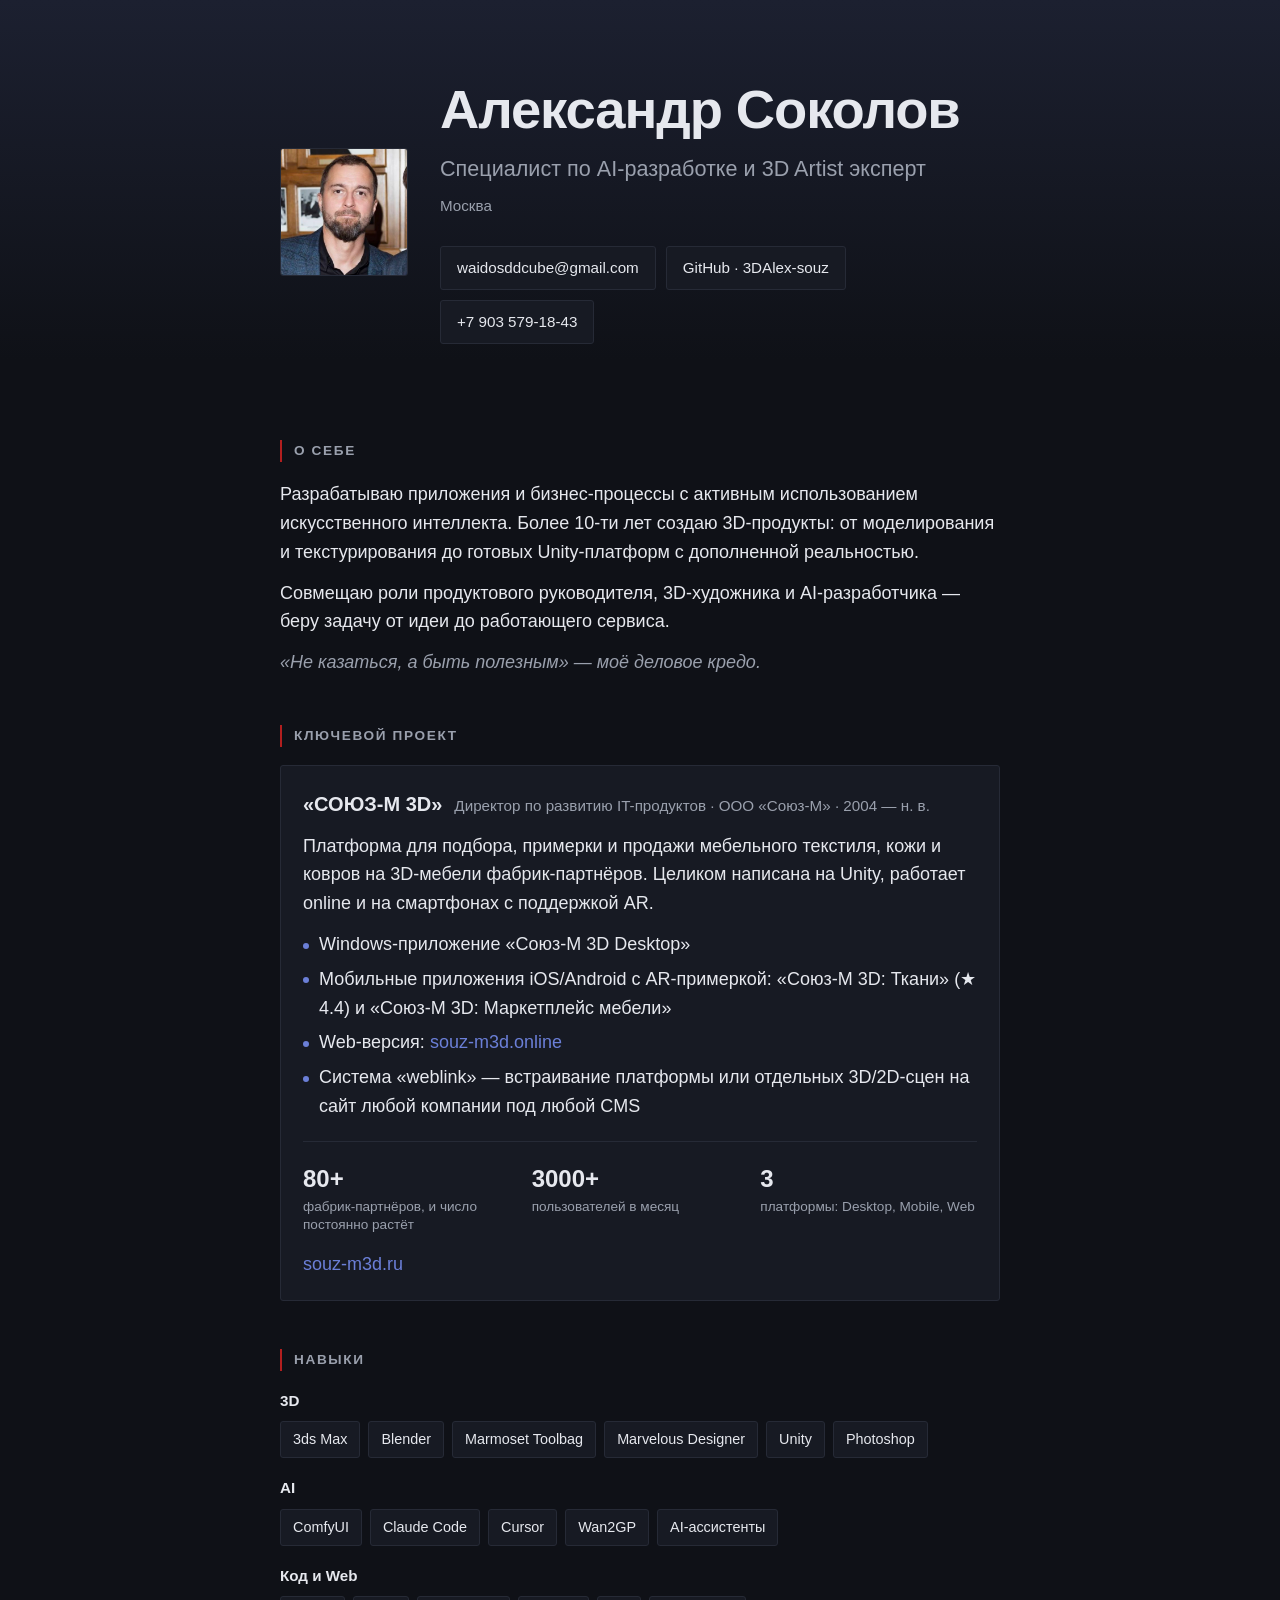
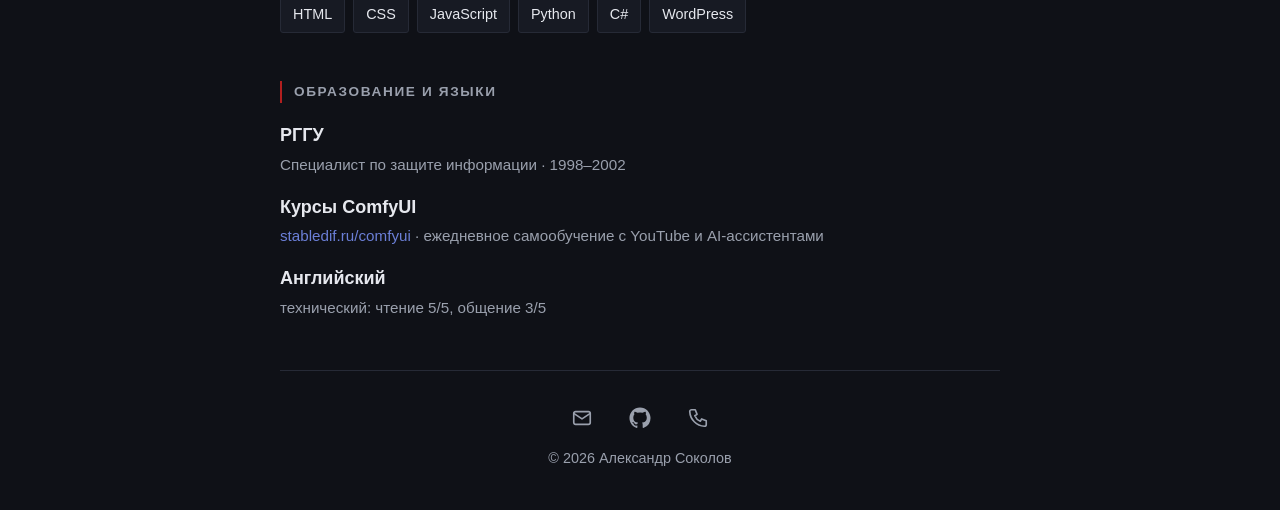
==== index.html @ 3edf410b "Initial commit: resume site, source docs and CLAUDE.md - index.html + style.css: static one-page res" ====
<!DOCTYPE html>
<html lang="ru">
<head>
  <meta charset="UTF-8">
  <meta name="viewport" content="width=device-width, initial-scale=1.0">
  <meta name="description" content="Александр Соколов — специалист по AI-разработке и 3D Artist эксперт. Директор по развитию IT-продуктов, автор платформы «СОЮЗ-М 3D».">
  <meta name="theme-color" content="#0f1117">
  <title>Александр Соколов — AI-разработка и 3D</title>
  <link rel="stylesheet" href="style.css">
</head>
<body>

  <header class="hero wrap">
    <img class="hero__photo" src="[data-uri]" alt="Александр Соколов">
    <div>
      <h1 class="hero__name">Александр Соколов</h1>
      <p class="hero__role">Специалист по AI-разработке и 3D Artist эксперт</p>
      <p class="hero__city">Москва</p>
      <ul class="contacts">
        <li><a href="mailto:waidosddcube@gmail.com">waidosddcube@gmail.com</a></li>
        <li><a href="https://github.com/3DAlex-souz" target="_blank" rel="noopener">GitHub · 3DAlex-souz</a></li>
        <li><a href="tel:+79035791843">+7 903 579-18-43</a></li>
      </ul>
    </div>
  </header>

  <main class="wrap">

    <section class="section">
      <h2 class="section__title">О себе</h2>
      <p>Разрабатываю приложения и бизнес-процессы с активным использованием искусственного интеллекта. Более 10-ти лет создаю 3D-продукты: от моделирования и текстурирования до готовых Unity-платформ с дополненной реальностью.</p>
      <p>Совмещаю роли продуктового руководителя, 3D-художника и AI-разработчика — беру задачу от идеи до работающего сервиса.</p>
      <p class="credo">«Не казаться, а быть полезным» — моё деловое кредо.</p>
    </section>

    <section class="section">
      <h2 class="section__title">Ключевой проект</h2>
      <article class="card">
        <div class="card__head">
          <h3 class="card__title">«СОЮЗ-М 3D»</h3>
          <span class="card__meta">Директор по развитию IT-продуктов · ООО «Союз-М» · 2004 — н. в.</span>
        </div>
        <p>Платформа для подбора, примерки и продажи мебельного текстиля, кожи и ковров на 3D-мебели фабрик-партнёров. Целиком написана на Unity, работает online и на смартфонах с поддержкой AR.</p>
        <ul>
          <li>Windows-приложение «Союз-М 3D Desktop»</li>
          <li>Мобильные приложения iOS/Android с AR-примеркой: «Союз-М 3D: Ткани» (★ 4.4) и «Союз-М 3D: Маркетплейс мебели»</li>
          <li>Web-версия: <a href="https://souz-m3d.online" target="_blank" rel="noopener">souz-m3d.online</a></li>
          <li>Система «weblink» — встраивание платформы или отдельных 3D/2D-сцен на сайт любой компании под любой CMS</li>
        </ul>
        <div class="stats">
          <div><b>80+</b><span>фабрик-партнёров, и число постоянно растёт</span></div>
          <div><b>3000+</b><span>пользователей в месяц</span></div>
          <div><b>3</b><span>платформы: Desktop, Mobile, Web</span></div>
        </div>
        <p style="margin-top:16px"><a href="https://souz-m3d.ru" target="_blank" rel="noopener">souz-m3d.ru</a></p>
      </article>
    </section>

    <section class="section">
      <h2 class="section__title">Навыки</h2>
      <div class="skills">
        <div>
          <h3>3D</h3>
          <ul class="chips">
            <li>3ds Max</li><li>Blender</li><li>Marmoset Toolbag</li><li>Marvelous Designer</li><li>Unity</li><li>Photoshop</li>
          </ul>
        </div>
        <div>
          <h3>AI</h3>
          <ul class="chips">
            <li>ComfyUI</li><li>Claude Code</li><li>Cursor</li><li>Wan2GP</li><li>AI-ассистенты</li>
          </ul>
        </div>
        <div>
          <h3>Код и Web</h3>
          <ul class="chips">
            <li>HTML</li><li>CSS</li><li>JavaScript</li><li>Python</li><li>C#</li><li>WordPress</li>
          </ul>
        </div>
      </div>
    </section>

    <section class="section">
      <h2 class="section__title">Образование и языки</h2>
      <ul class="facts">
        <li><b>РГГУ</b><span>Специалист по защите информации · 1998–2002</span></li>
        <li><b>Курсы ComfyUI</b><span><a href="https://stabledif.ru/comfyui" target="_blank" rel="noopener">stabledif.ru/comfyui</a> · ежедневное самообучение с YouTube и AI-ассистентами</span></li>
        <li><b>Английский</b><span>технический: чтение 5/5, общение 3/5</span></li>
      </ul>
    </section>

  </main>

  <footer class="footer wrap">
    <div class="footer__links">
      <a href="mailto:waidosddcube@gmail.com" aria-label="Email" title="waidosddcube@gmail.com">
        <svg viewBox="0 0 24 24" width="22" height="22" fill="none" stroke="currentColor" stroke-width="1.8" stroke-linecap="round" stroke-linejoin="round" aria-hidden="true"><rect x="3" y="5" width="18" height="14" rx="2"/><path d="m3 7 9 6 9-6"/></svg>
      </a>
      <a href="https://github.com/3DAlex-souz" target="_blank" rel="noopener" aria-label="GitHub" title="GitHub · 3DAlex-souz">
        <svg viewBox="0 0 24 24" width="22" height="22" fill="currentColor" aria-hidden="true"><path d="M12 .5C5.65.5.5 5.65.5 12c0 5.08 3.29 9.39 7.86 10.91.58.1.79-.25.79-.56v-2.17c-3.2.7-3.87-1.37-3.87-1.37-.52-1.33-1.28-1.68-1.28-1.68-1.04-.71.08-.7.08-.7 1.15.08 1.76 1.19 1.76 1.19 1.03 1.76 2.69 1.25 3.35.96.1-.75.4-1.25.73-1.54-2.55-.29-5.24-1.28-5.24-5.69 0-1.26.45-2.29 1.19-3.09-.12-.29-.52-1.46.11-3.05 0 0 .97-.31 3.17 1.18a11 11 0 0 1 5.78 0c2.2-1.49 3.17-1.18 3.17-1.18.63 1.59.23 2.76.11 3.05.74.8 1.19 1.83 1.19 3.09 0 4.42-2.69 5.39-5.26 5.68.41.36.78 1.06.78 2.14v3.17c0 .31.21.67.8.56A11.51 11.51 0 0 0 23.5 12C23.5 5.65 18.35.5 12 .5z"/></svg>
      </a>
      <a href="tel:+79035791843" aria-label="Телефон" title="+7 903 579-18-43">
        <svg viewBox="0 0 24 24" width="22" height="22" fill="none" stroke="currentColor" stroke-width="1.8" stroke-linecap="round" stroke-linejoin="round" aria-hidden="true"><path d="M5 3h4l2 5-2.5 1.5a11 11 0 0 0 6 6L16 13l5 2v4a2 2 0 0 1-2 2A17 17 0 0 1 3 5a2 2 0 0 1 2-2z"/></svg>
      </a>
    </div>
    <p>© 2026 Александр Соколов</p>
  </footer>

</body>
</html>
---- style.css ----
/* ==========================================================
   Сайт-визитка — Александр Соколов
   Все настройки цветов, отступов и шрифтов — в :root ниже.
   ========================================================== */

:root {
  /* Цвета */
  --bg: #0f1117;            /* фон страницы */
  --bg-light: #1c2030;      /* светлый край градиента фона */
  --card: #171a23;          /* фон карточек и чипов */
  --border: #262a36;        /* тонкие линии */
  --text: #e6e8ee;          /* основной текст */
  --muted: #9aa0ad;         /* вторичный текст */
  --accent: #6b7fd7;        /* акцент (осветлённый фирменный navy) */
  --accent-red: #b21f1f;    /* фирменный красный — только для маркера */

  /* Размеры */
  --max-width: 720px;       /* ширина колонки контента */
  --gutter: 20px;           /* боковые отступы на телефоне */
  --photo: 128px;           /* размер фото */
  --radius: 3px;            /* скругление углов */
  --section-gap: 48px;      /* расстояние между секциями */

  /* Шрифт */
  --font: -apple-system, BlinkMacSystemFont, "Segoe UI", Roboto, Inter, "Helvetica Neue", Arial, sans-serif;
}

/* ---------- База ---------- */
* { box-sizing: border-box; margin: 0; padding: 0; }

html { -webkit-text-size-adjust: 100%; }

body {
  font-family: var(--font);
  font-size: 17px;
  line-height: 1.6;
  color: var(--text);
  min-height: 100vh;
  background: var(--bg) linear-gradient(180deg, var(--bg-light) 0%, var(--bg) 40%) no-repeat;
  background-attachment: fixed;
  padding: 0 var(--gutter);
}

a { color: var(--accent); text-decoration: none; }
a:hover { text-decoration: underline; }

.wrap {
  max-width: var(--max-width);
  margin: 0 auto;
}

/* ---------- Шапка (hero) ---------- */
.hero {
  padding: 56px 0 40px;
  text-align: center;
}

.hero__photo {
  width: var(--photo);
  height: var(--photo);
  object-fit: cover;
  border-radius: var(--radius);
  border: 1px solid var(--border);
  display: block;
  margin: 0 auto 24px;
}

.hero__name {
  font-size: clamp(2.2rem, 8vw, 3.4rem);
  font-weight: 700;
  line-height: 1.1;
  letter-spacing: -0.02em;
}

.hero__role {
  margin-top: 14px;
  font-size: clamp(1.05rem, 3.5vw, 1.35rem);
  font-weight: 400;
  color: var(--muted);
  line-height: 1.4;
}

.hero__city {
  margin-top: 10px;
  color: var(--muted);
  font-size: 0.95rem;
}

/* Контакты-кнопки */
.contacts {
  list-style: none;
  display: flex;
  flex-direction: column;
  gap: 10px;
  margin-top: 28px;
}

.contacts a {
  display: flex;
  align-items: center;
  justify-content: center;
  min-height: 44px;
  padding: 0 18px;
  border: 1px solid var(--border);
  border-radius: var(--radius);
  background: var(--card);
  color: var(--text);
  font-size: 0.95rem;
}

.contacts a:hover {
  border-color: var(--accent);
  text-decoration: none;
}

/* ---------- Секции ---------- */
.section {
  padding-top: var(--section-gap);
}

.section__title {
  font-size: 0.85rem;
  font-weight: 600;
  letter-spacing: 0.12em;
  text-transform: uppercase;
  color: var(--muted);
  padding-left: 12px;
  border-left: 2px solid var(--accent-red);
  margin-bottom: 18px;
}

.section p + p { margin-top: 12px; }

.credo {
  margin-top: 16px;
  color: var(--muted);
  font-style: italic;
}

/* Карточка проекта */
.card {
  background: var(--card);
  border: 1px solid var(--border);
  border-radius: var(--radius);
  padding: 22px;
}

.card__head {
  display: flex;
  flex-wrap: wrap;
  gap: 4px 12px;
  align-items: baseline;
  margin-bottom: 12px;
}

.card__title { font-size: 1.25rem; font-weight: 600; }
.card__meta { color: var(--muted); font-size: 0.95rem; }

.card ul { list-style: none; margin-top: 12px; }
.card li { padding-left: 16px; position: relative; margin-top: 6px; }
.card li::before {
  content: "";
  position: absolute; left: 0; top: 0.7em;
  width: 6px; height: 6px;
  background: var(--accent);
  border-radius: 50%;
}

/* Цифры проекта */
.stats {
  display: grid;
  grid-template-columns: repeat(3, 1fr);
  gap: 12px;
  margin-top: 20px;
  padding-top: 18px;
  border-top: 1px solid var(--border);
}

.stats b {
  display: block;
  font-size: 1.5rem;
  font-weight: 700;
  color: var(--text);
}

.stats span { color: var(--muted); font-size: 0.85rem; line-height: 1.3; display: block; }

/* Навыки — чипы */
.skills { display: grid; gap: 18px; }

.skills h3 {
  font-size: 0.95rem;
  font-weight: 600;
  margin-bottom: 8px;
}

.chips { list-style: none; display: flex; flex-wrap: wrap; gap: 8px; }

.chips li {
  padding: 6px 12px;
  background: var(--card);
  border: 1px solid var(--border);
  border-radius: var(--radius);
  font-size: 0.9rem;
}

/* Образование и языки */
.facts { list-style: none; display: grid; gap: 14px; }
.facts b { display: block; font-weight: 600; }
.facts span { color: var(--muted); font-size: 0.95rem; }

/* ---------- Подвал ---------- */
.footer {
  margin-top: var(--section-gap);
  padding: 28px 0 40px;
  border-top: 1px solid var(--border);
  color: var(--muted);
  font-size: 0.9rem;
  text-align: center;
}

.footer__links { display: flex; flex-wrap: wrap; justify-content: center; gap: 8px 20px; margin-bottom: 10px; }

/* ---------- Экраны от 640px ---------- */
@media (min-width: 640px) {
  body { font-size: 18px; }

  .hero {
    padding: 80px 0 48px;
    text-align: left;
    display: grid;
    grid-template-columns: var(--photo) 1fr;
    gap: 32px;
    align-items: center;
  }

  .hero__photo { margin: 0; }

  .contacts {
    flex-direction: row;
    flex-wrap: wrap;
  }

  .contacts a { padding: 0 16px; }
}

.footer__links a {
  display: inline-flex;
  align-items: center;
  justify-content: center;
  padding: 8px;
  color: var(--muted);
  transition: color .15s;
}
.footer__links a:hover { color: var(--accent); }
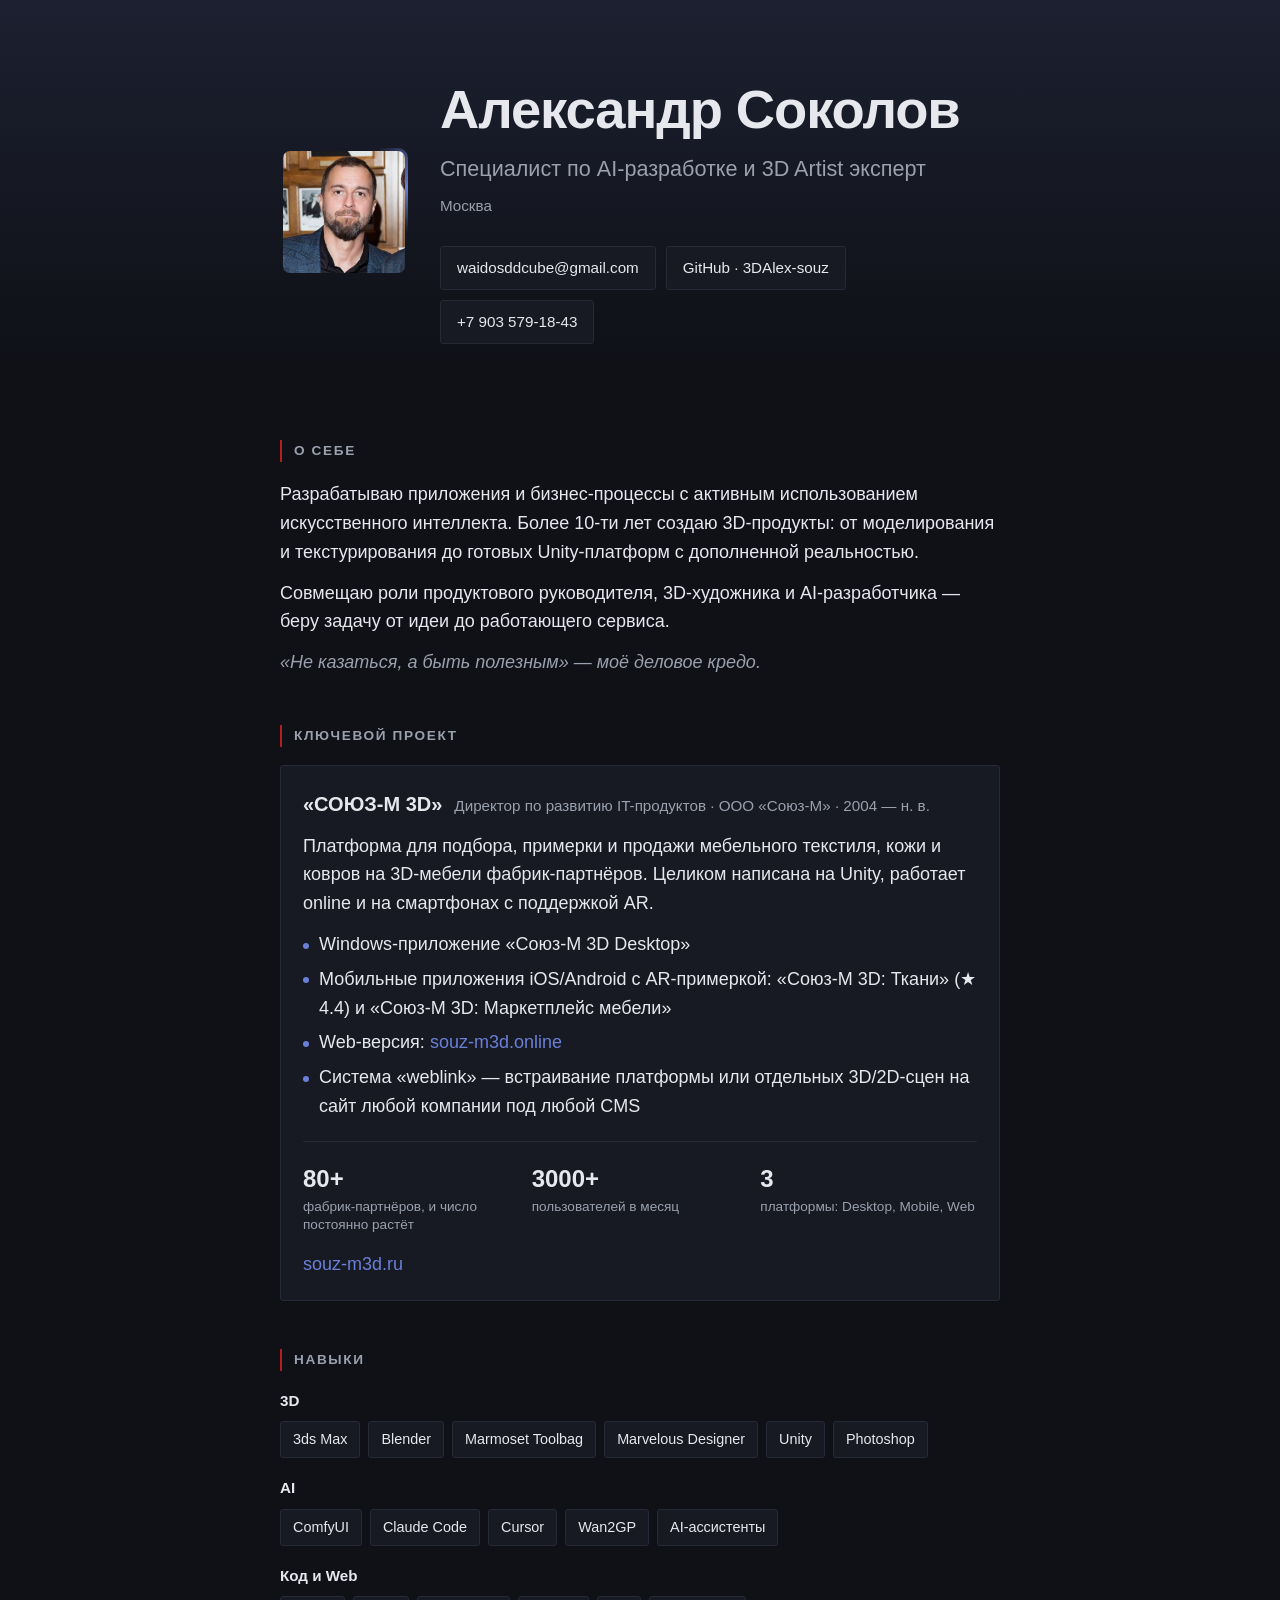
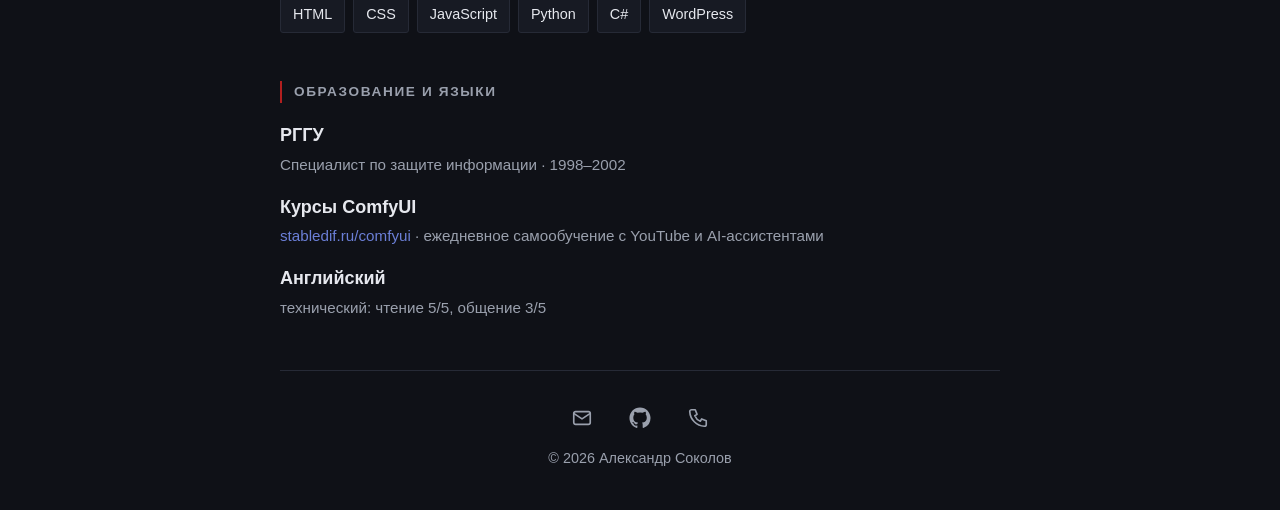
==== commit dd5ccb98: "Скругление фото 10px и анимированная акцентная рамка - отдельный токен --radius-photo для скругления" ====
--- a/index.html
+++ b/index.html
@@ -11,7 +11,9 @@
 <body>
 
   <header class="hero wrap">
-    <img class="hero__photo" src="[data-uri]" alt="Александр Соколов">
+    <div class="hero__photo-wrap">
+      <img class="hero__photo" src="[data-uri]" alt="Александр Соколов">
+    </div>
     <div>
       <h1 class="hero__name">Александр Соколов</h1>
       <p class="hero__role">Специалист по AI-разработке и 3D Artist эксперт</p>
@@ -106,5 +108,45 @@
     <p>© 2026 Александр Соколов</p>
   </footer>
 
+  <script>
+    // Рамка фото: акцентный фрагмент следует за курсором,
+    // а после 4 с без движения мыши плавно вращается по часовой стрелке
+    (function () {
+      var wrap = document.querySelector('.hero__photo-wrap');
+      if (!wrap) return;
+
+      var IDLE_MS = 4000;     // пауза до старта авто-вращения
+      var SPEED = 360 / 7;    // градусов в секунду (7 с на оборот)
+      var angle = 0;
+      var lastMove = -Infinity;
+      var lastTick = null;
+      var canHover = window.matchMedia('(hover: hover)').matches;
+
+      function apply() {
+        wrap.style.setProperty('--glow-angle', angle + 'deg');
+      }
+
+      if (canHover) {
+        document.addEventListener('mousemove', function (e) {
+          var r = wrap.getBoundingClientRect();
+          var dx = e.clientX - (r.left + r.width / 2);
+          var dy = e.clientY - (r.top + r.height / 2);
+          angle = Math.atan2(dy, dx) * 180 / Math.PI + 90; // 0° = вверх, как в conic-gradient
+          lastMove = performance.now();
+          apply();
+        });
+      }
+
+      function tick(now) {
+        if (lastTick !== null && now - lastMove > IDLE_MS) {
+          angle = (angle + SPEED * (now - lastTick) / 1000) % 360;
+          apply();
+        }
+        lastTick = now;
+        requestAnimationFrame(tick);
+      }
+      requestAnimationFrame(tick);
+    })();
+  </script>
 </body>
 </html>
--- a/style.css
+++ b/style.css
@@ -19,6 +19,9 @@
   --gutter: 20px;           /* боковые отступы на телефоне */
   --photo: 128px;           /* размер фото */
   --radius: 3px;            /* скругление углов */
+  --radius-photo: 10px;     /* скругление фото в шапке */
+  --photo-border: 3px;      /* толщина рамки фото */
+  --photo-frame: transparent; /* основной цвет рамки фото (виден только акцентный фрагмент) */
   --section-gap: 48px;      /* расстояние между секциями */
 
   /* Шрифт */
@@ -55,14 +58,29 @@
   text-align: center;
 }
 
-.hero__photo {
+/* Обёртка фото: рамка 3px — белая с акцентным фрагментом, угол задаёт скрипт */
+.hero__photo-wrap {
+  --glow-angle: 0deg;
   width: var(--photo);
   height: var(--photo);
+  padding: var(--photo-border);
+  border-radius: var(--radius-photo);
+  margin: 0 auto 24px;
+  background: conic-gradient(
+    from var(--glow-angle),
+    var(--accent) 0deg,
+    var(--photo-frame) 40deg,
+    var(--photo-frame) 320deg,
+    var(--accent) 360deg
+  );
+}
+
+.hero__photo {
+  width: 100%;
+  height: 100%;
   object-fit: cover;
-  border-radius: var(--radius);
-  border: 1px solid var(--border);
+  border-radius: calc(var(--radius-photo) - var(--photo-border));
   display: block;
-  margin: 0 auto 24px;
 }
 
 .hero__name {
@@ -234,7 +252,7 @@
     align-items: center;
   }
 
-  .hero__photo { margin: 0; }
+  .hero__photo-wrap { margin: 0; }
 
   .contacts {
     flex-direction: row;
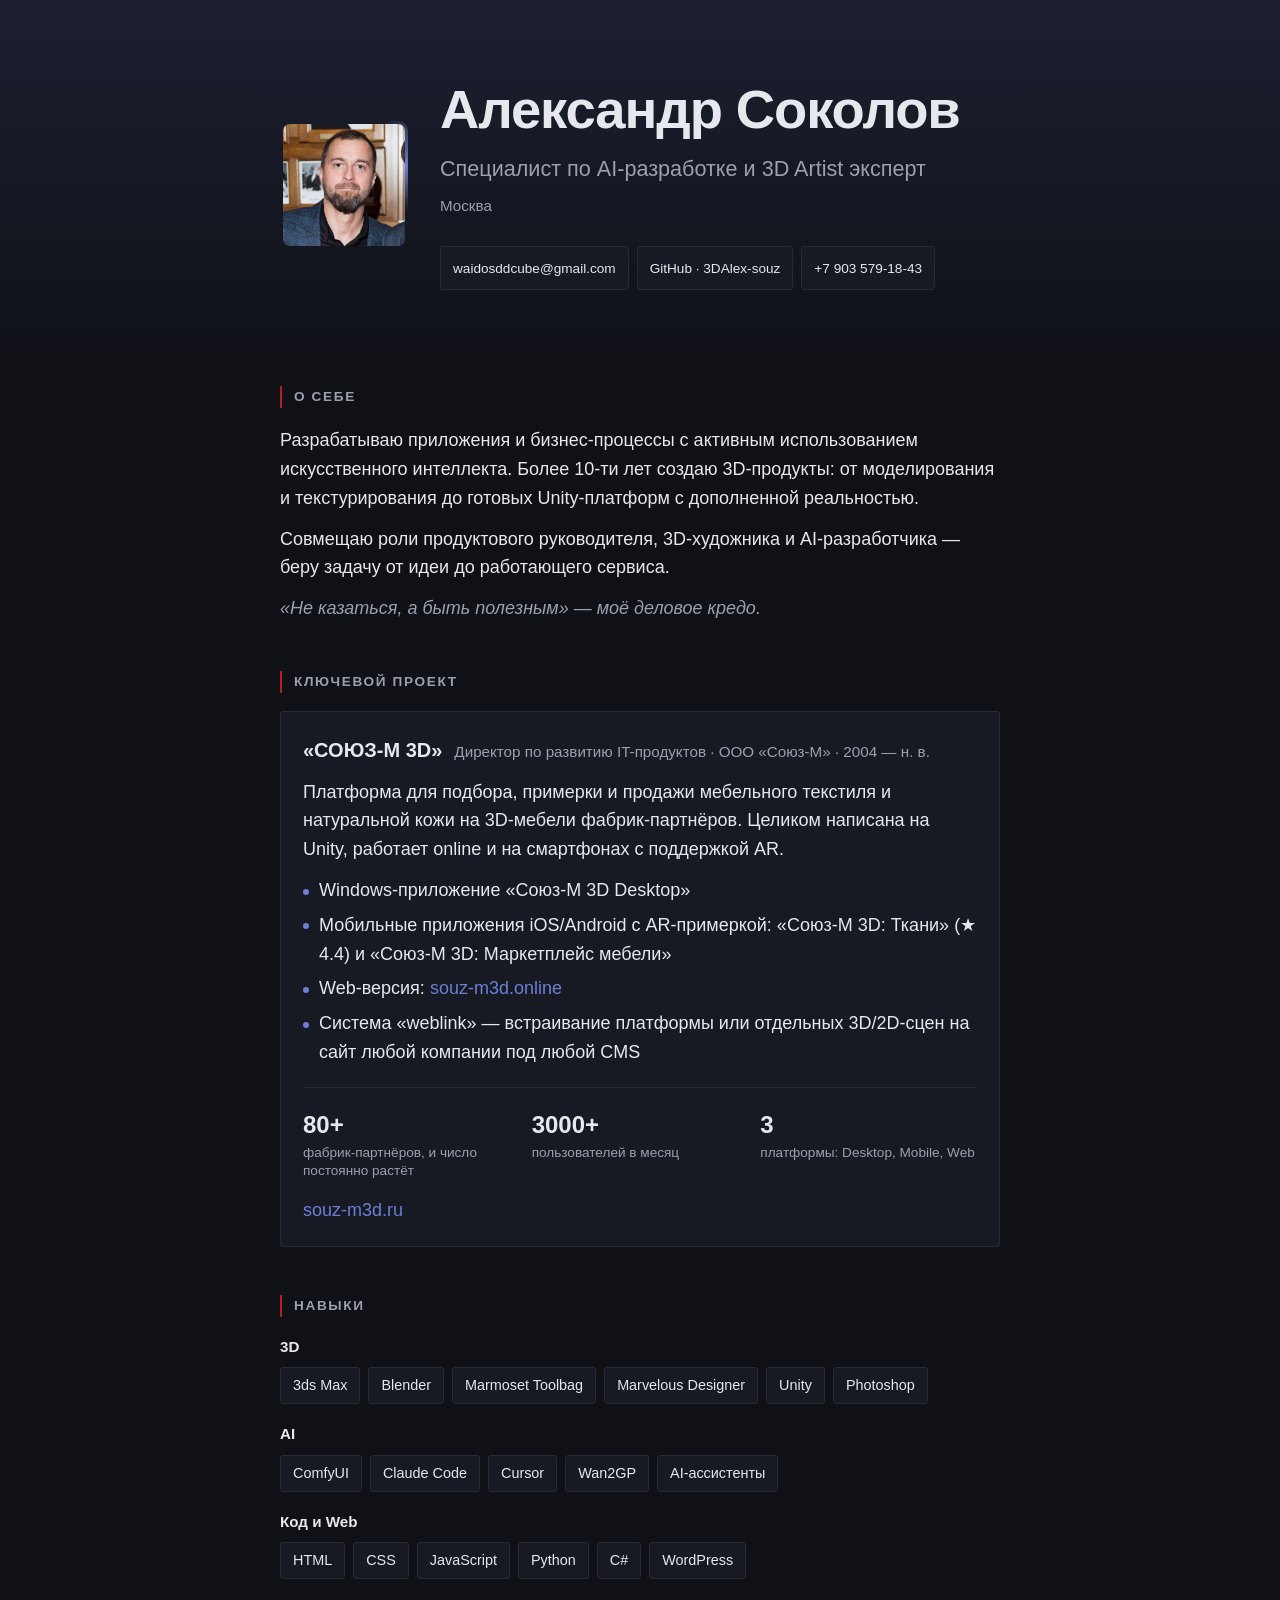
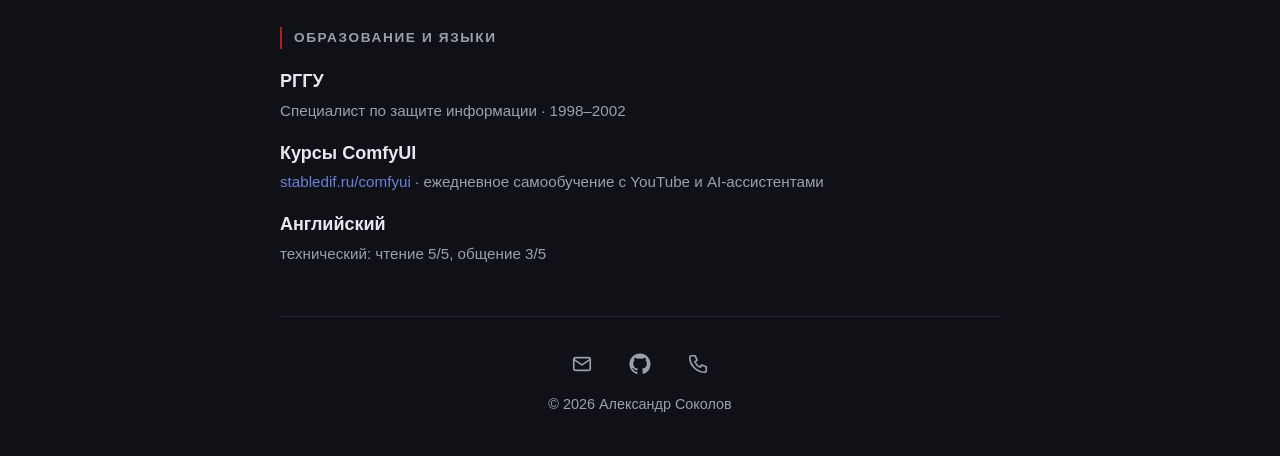
==== commit ece05d91: "Контакты в одну строку на десктопе, уточнение описания проекта - .contacts: nowrap и компактнее кноп" ====
--- a/index.html
+++ b/index.html
@@ -42,7 +42,7 @@
           <h3 class="card__title">«СОЮЗ-М 3D»</h3>
           <span class="card__meta">Директор по развитию IT-продуктов · ООО «Союз-М» · 2004 — н. в.</span>
         </div>
-        <p>Платформа для подбора, примерки и продажи мебельного текстиля, кожи и ковров на 3D-мебели фабрик-партнёров. Целиком написана на Unity, работает online и на смартфонах с поддержкой AR.</p>
+        <p>Платформа для подбора, примерки и продажи мебельного текстиля и натуральной кожи на 3D-мебели фабрик-партнёров. Целиком написана на Unity, работает online и на смартфонах с поддержкой AR.</p>
         <ul>
           <li>Windows-приложение «Союз-М 3D Desktop»</li>
           <li>Мобильные приложения iOS/Android с AR-примеркой: «Союз-М 3D: Ткани» (★ 4.4) и «Союз-М 3D: Маркетплейс мебели»</li>
--- a/style.css
+++ b/style.css
@@ -256,10 +256,17 @@
 
   .contacts {
     flex-direction: row;
-    flex-wrap: wrap;
+    flex-wrap: nowrap;   /* три кнопки всегда в одну строку */
+    gap: 8px;
   }
 
-  .contacts a { padding: 0 16px; }
+  .contacts li { min-width: 0; }
+
+  .contacts a {
+    padding: 0 12px;
+    font-size: 0.85rem;
+    white-space: nowrap;
+  }
 }
 
 .footer__links a {
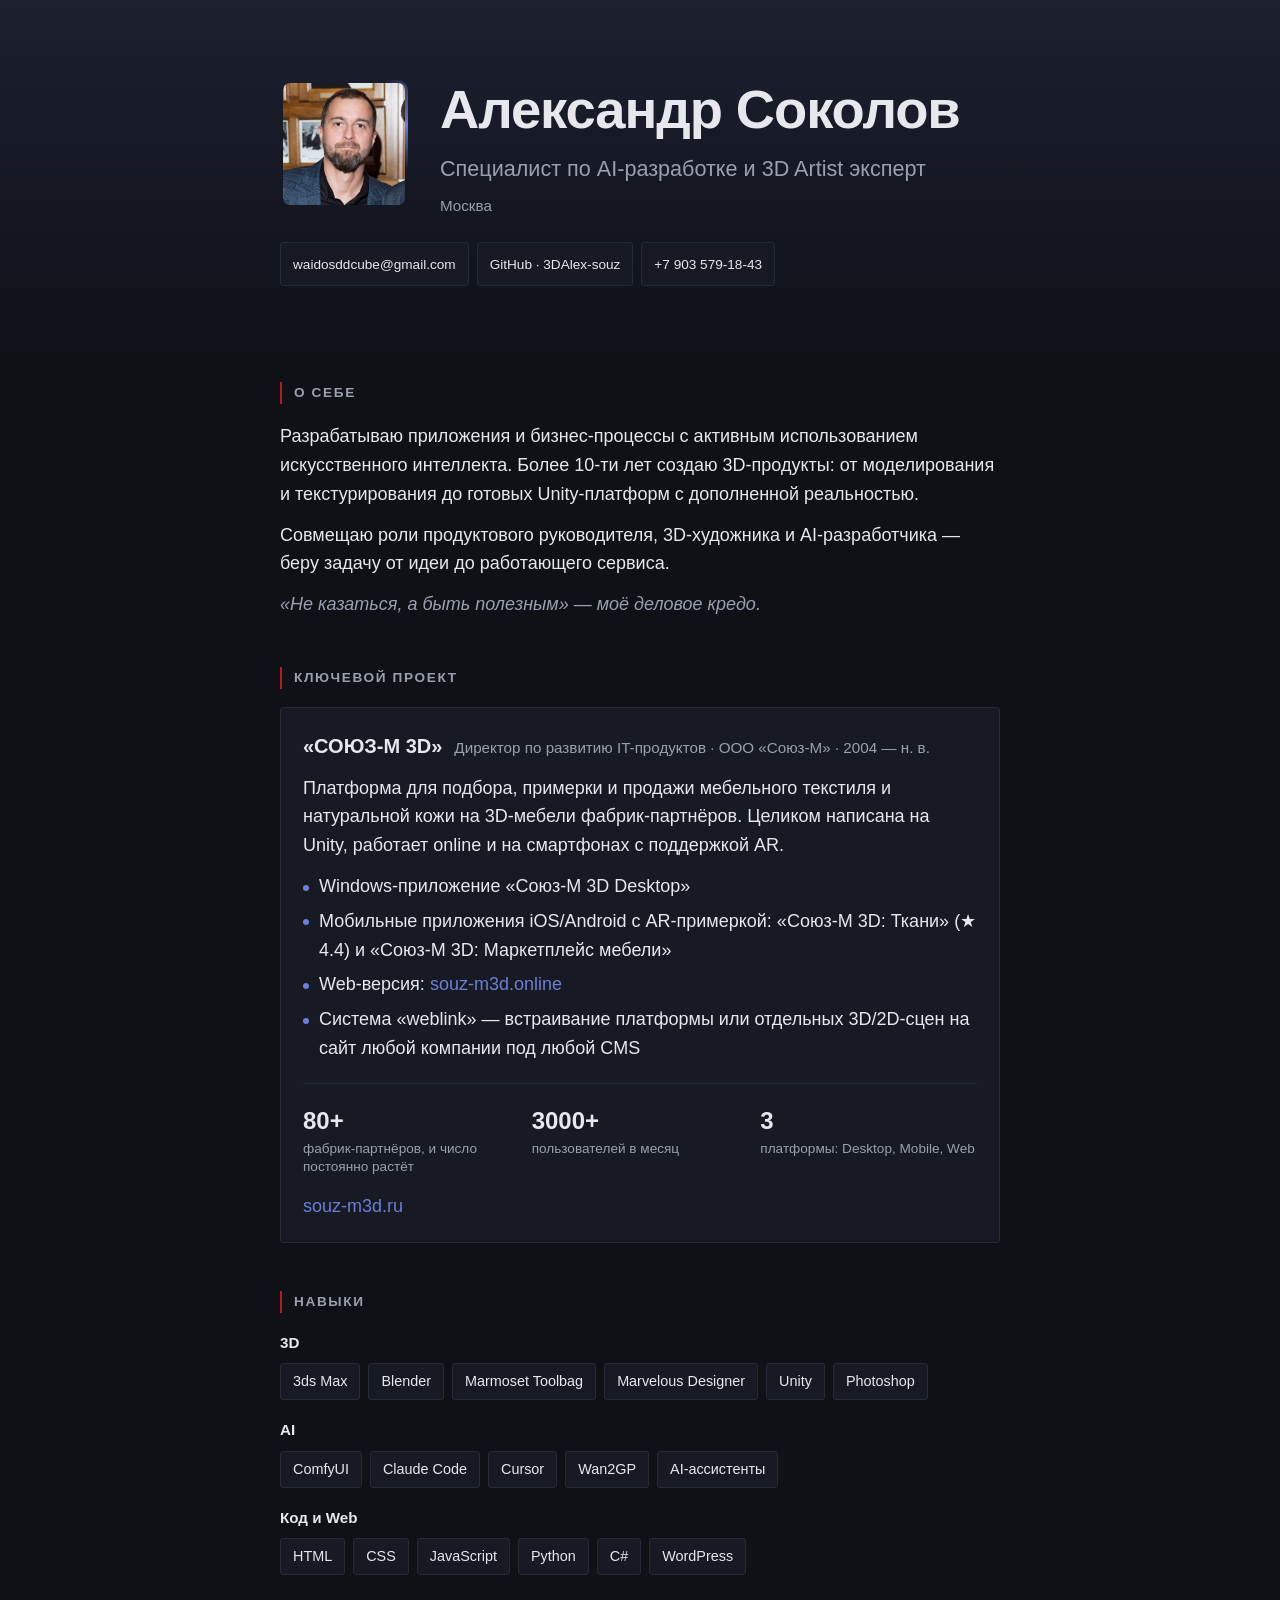
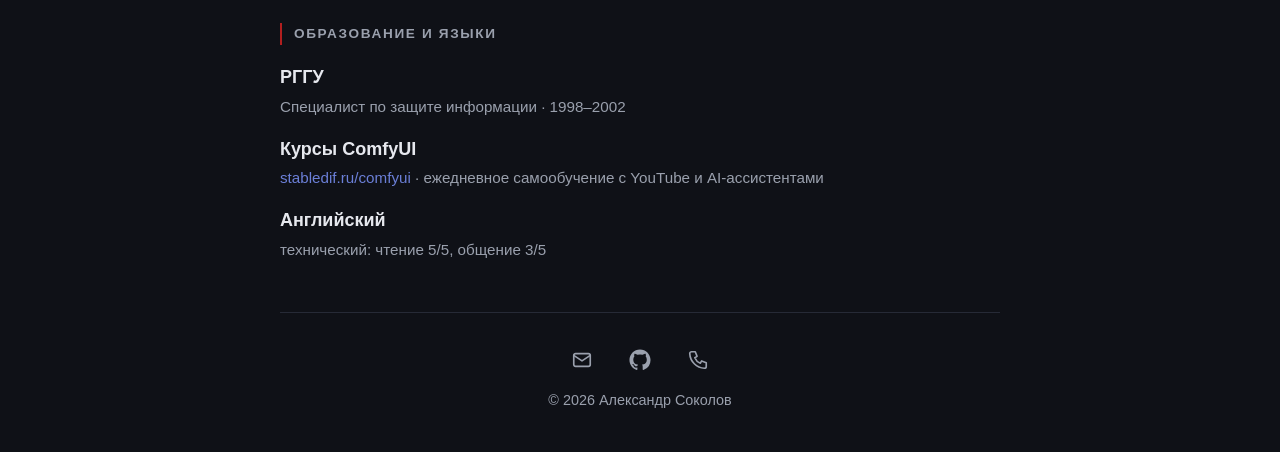
==== commit 9675ab04: "Шапка: фото по верхнему краю, контакты отдельной строкой под фото - .hero__photo-wrap: align-self: s" ====
--- a/index.html
+++ b/index.html
@@ -18,12 +18,12 @@
       <h1 class="hero__name">Александр Соколов</h1>
       <p class="hero__role">Специалист по AI-разработке и 3D Artist эксперт</p>
       <p class="hero__city">Москва</p>
-      <ul class="contacts">
-        <li><a href="mailto:waidosddcube@gmail.com">waidosddcube@gmail.com</a></li>
-        <li><a href="https://github.com/3DAlex-souz" target="_blank" rel="noopener">GitHub · 3DAlex-souz</a></li>
-        <li><a href="tel:+79035791843">+7 903 579-18-43</a></li>
-      </ul>
     </div>
+    <ul class="contacts">
+      <li><a href="mailto:waidosddcube@gmail.com">waidosddcube@gmail.com</a></li>
+      <li><a href="https://github.com/3DAlex-souz" target="_blank" rel="noopener">GitHub · 3DAlex-souz</a></li>
+      <li><a href="tel:+79035791843">+7 903 579-18-43</a></li>
+    </ul>
   </header>
 
   <main class="wrap">
--- a/style.css
+++ b/style.css
@@ -248,16 +248,18 @@
     text-align: left;
     display: grid;
     grid-template-columns: var(--photo) 1fr;
-    gap: 32px;
+    gap: 24px 32px;
     align-items: center;
   }
 
-  .hero__photo-wrap { margin: 0; }
+  .hero__photo-wrap { margin: 0; align-self: start; } /* фото по верхнему краю */
 
   .contacts {
+    grid-column: 1 / -1; /* отдельной строкой под фото, на всю ширину */
     flex-direction: row;
     flex-wrap: nowrap;   /* три кнопки всегда в одну строку */
     gap: 8px;
+    margin-top: 0;
   }
 
   .contacts li { min-width: 0; }
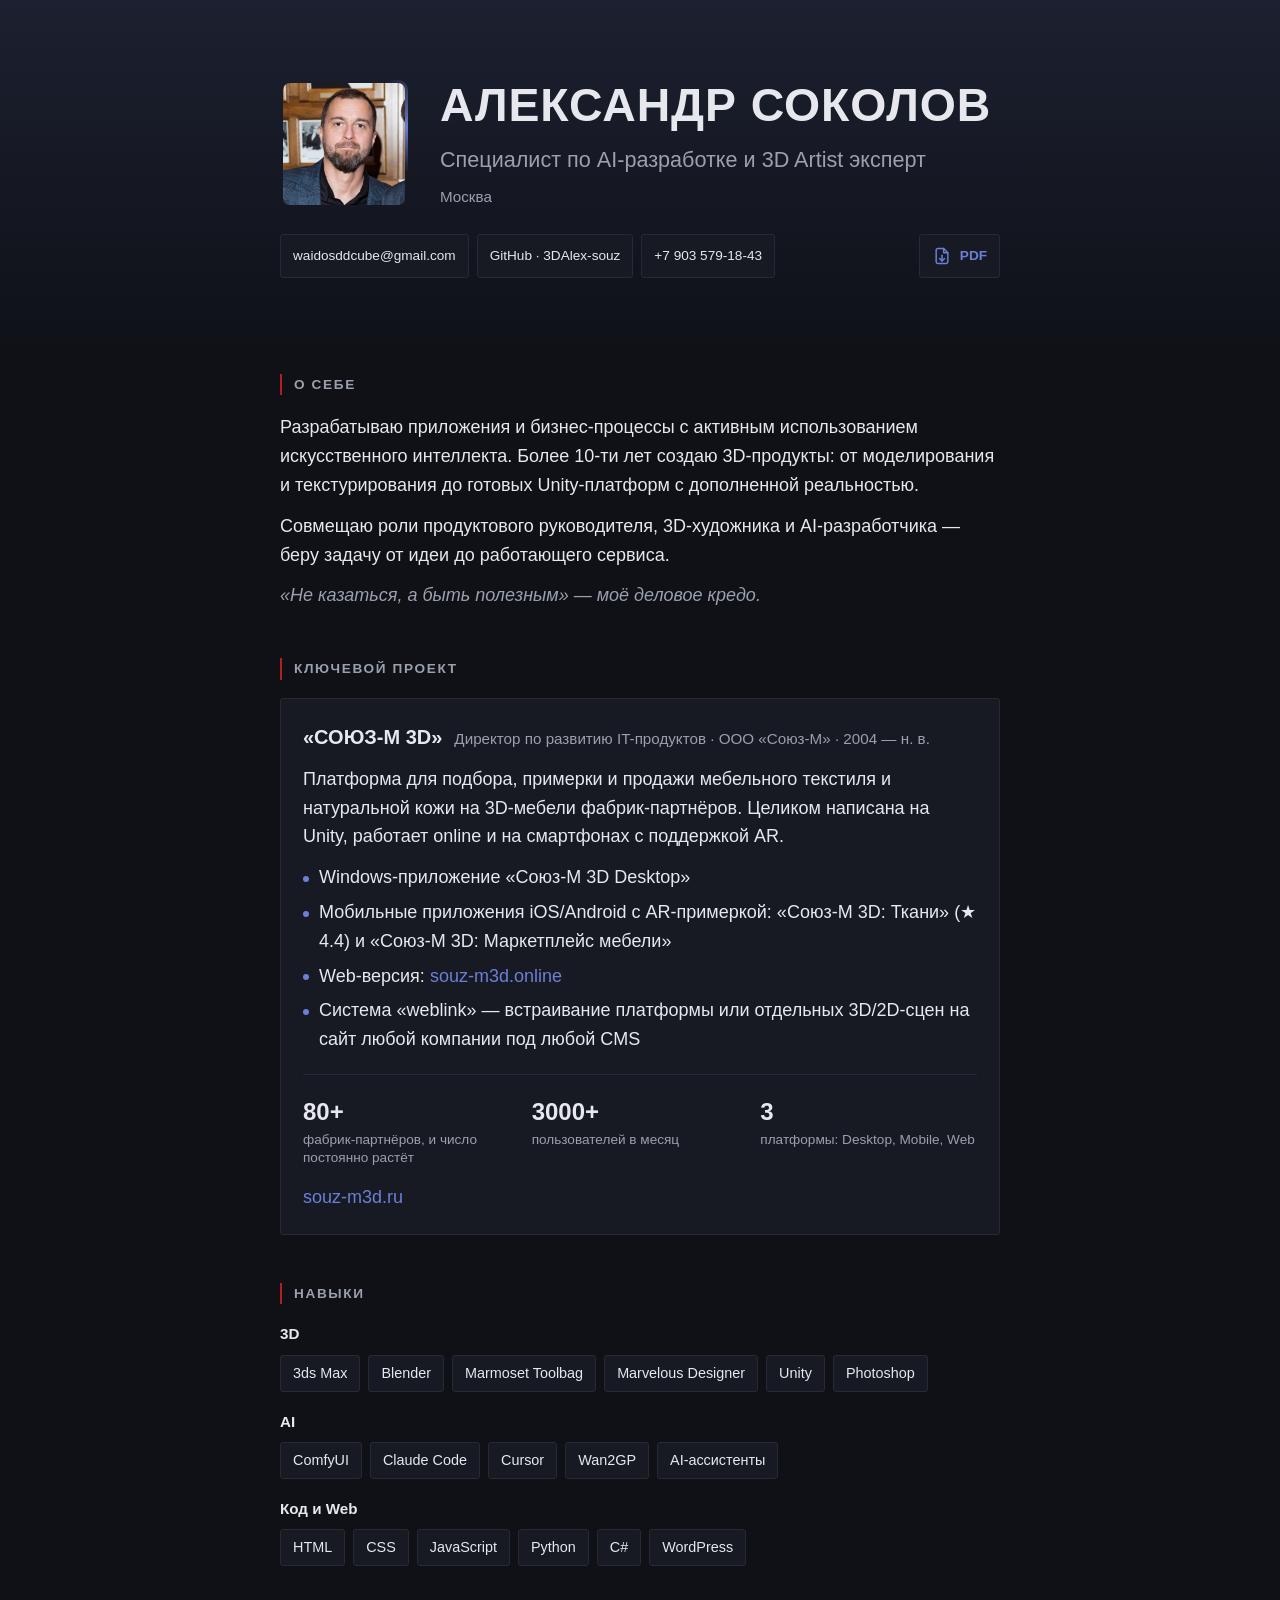
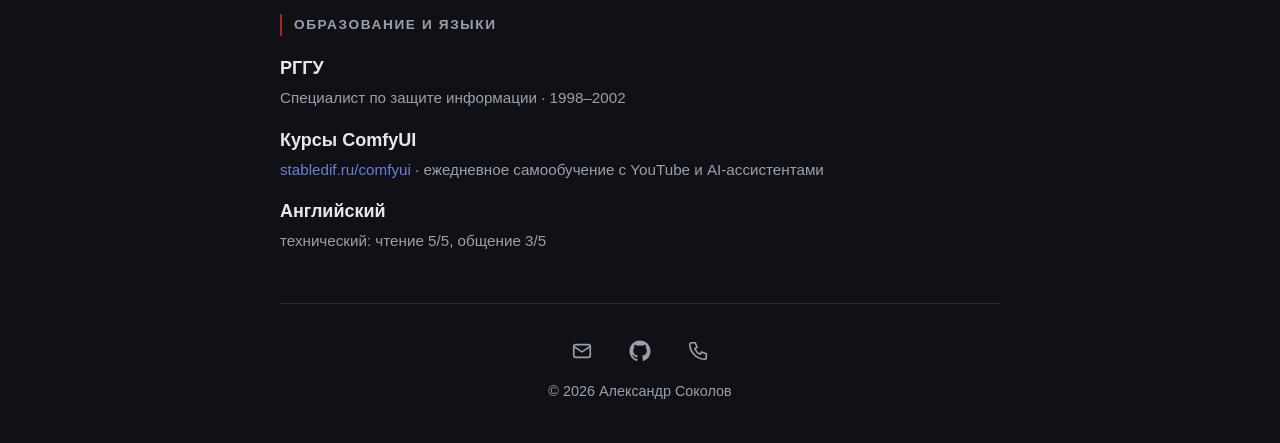
==== commit fabd44d3: "Заголовок капсом, кнопка скачивания PDF и сам PDF резюме - .hero__name: uppercase, размер уменьшен д" ====
--- a/index.html
+++ b/index.html
@@ -23,6 +23,10 @@
       <li><a href="mailto:waidosddcube@gmail.com">waidosddcube@gmail.com</a></li>
       <li><a href="https://github.com/3DAlex-souz" target="_blank" rel="noopener">GitHub · 3DAlex-souz</a></li>
       <li><a href="tel:+79035791843">+7 903 579-18-43</a></li>
+      <li class="contacts__pdf"><a href="PDF/A.Sokolov_Ai_specialist.pdf" download aria-label="Скачать резюме в PDF" title="Скачать резюме в PDF">
+        <svg viewBox="0 0 24 24" width="20" height="20" fill="none" stroke="currentColor" stroke-width="1.8" stroke-linecap="round" stroke-linejoin="round" aria-hidden="true"><path d="M14 3H7a2 2 0 0 0-2 2v14a2 2 0 0 0 2 2h10a2 2 0 0 0 2-2V8z"/><path d="M14 3v5h5"/><path d="M12 11v7"/><path d="m9 15 3 3 3-3"/></svg>
+        <span>PDF</span>
+      </a></li>
     </ul>
   </header>
 
--- a/style.css
+++ b/style.css
@@ -84,10 +84,11 @@
 }
 
 .hero__name {
-  font-size: clamp(2.2rem, 8vw, 3.4rem);
+  font-size: clamp(2rem, 7vw, 2.9rem);
   font-weight: 700;
   line-height: 1.1;
-  letter-spacing: -0.02em;
+  letter-spacing: 0.02em;
+  text-transform: uppercase;
 }
 
 .hero__role {
@@ -131,6 +132,13 @@
   text-decoration: none;
 }
 
+/* Кнопка «Скачать PDF» — иконка + подпись, на десктопе прижата вправо */
+.contacts__pdf a {
+  gap: 8px;
+  color: var(--accent);
+  font-weight: 600;
+}
+
 /* ---------- Секции ---------- */
 .section {
   padding-top: var(--section-gap);
@@ -263,6 +271,7 @@
   }
 
   .contacts li { min-width: 0; }
+  .contacts__pdf { margin-left: auto; }
 
   .contacts a {
     padding: 0 12px;
@@ -280,3 +289,14 @@
   transition: color .15s;
 }
 .footer__links a:hover { color: var(--accent); }
+
+/* ---------- Печать / PDF ---------- */
+@page { size: A4; margin: 5mm; }
+
+@media print {
+  * { -webkit-print-color-adjust: exact; print-color-adjust: exact; }
+  body { background-attachment: scroll; }
+  .contacts__pdf { display: none; }      /* кнопка «PDF» внутри самого PDF не нужна */
+  .section, .card { break-inside: avoid; }
+  a[target="_blank"]::after { content: " (" attr(href) ")"; font-size: 0.8em; color: var(--muted); }
+}
